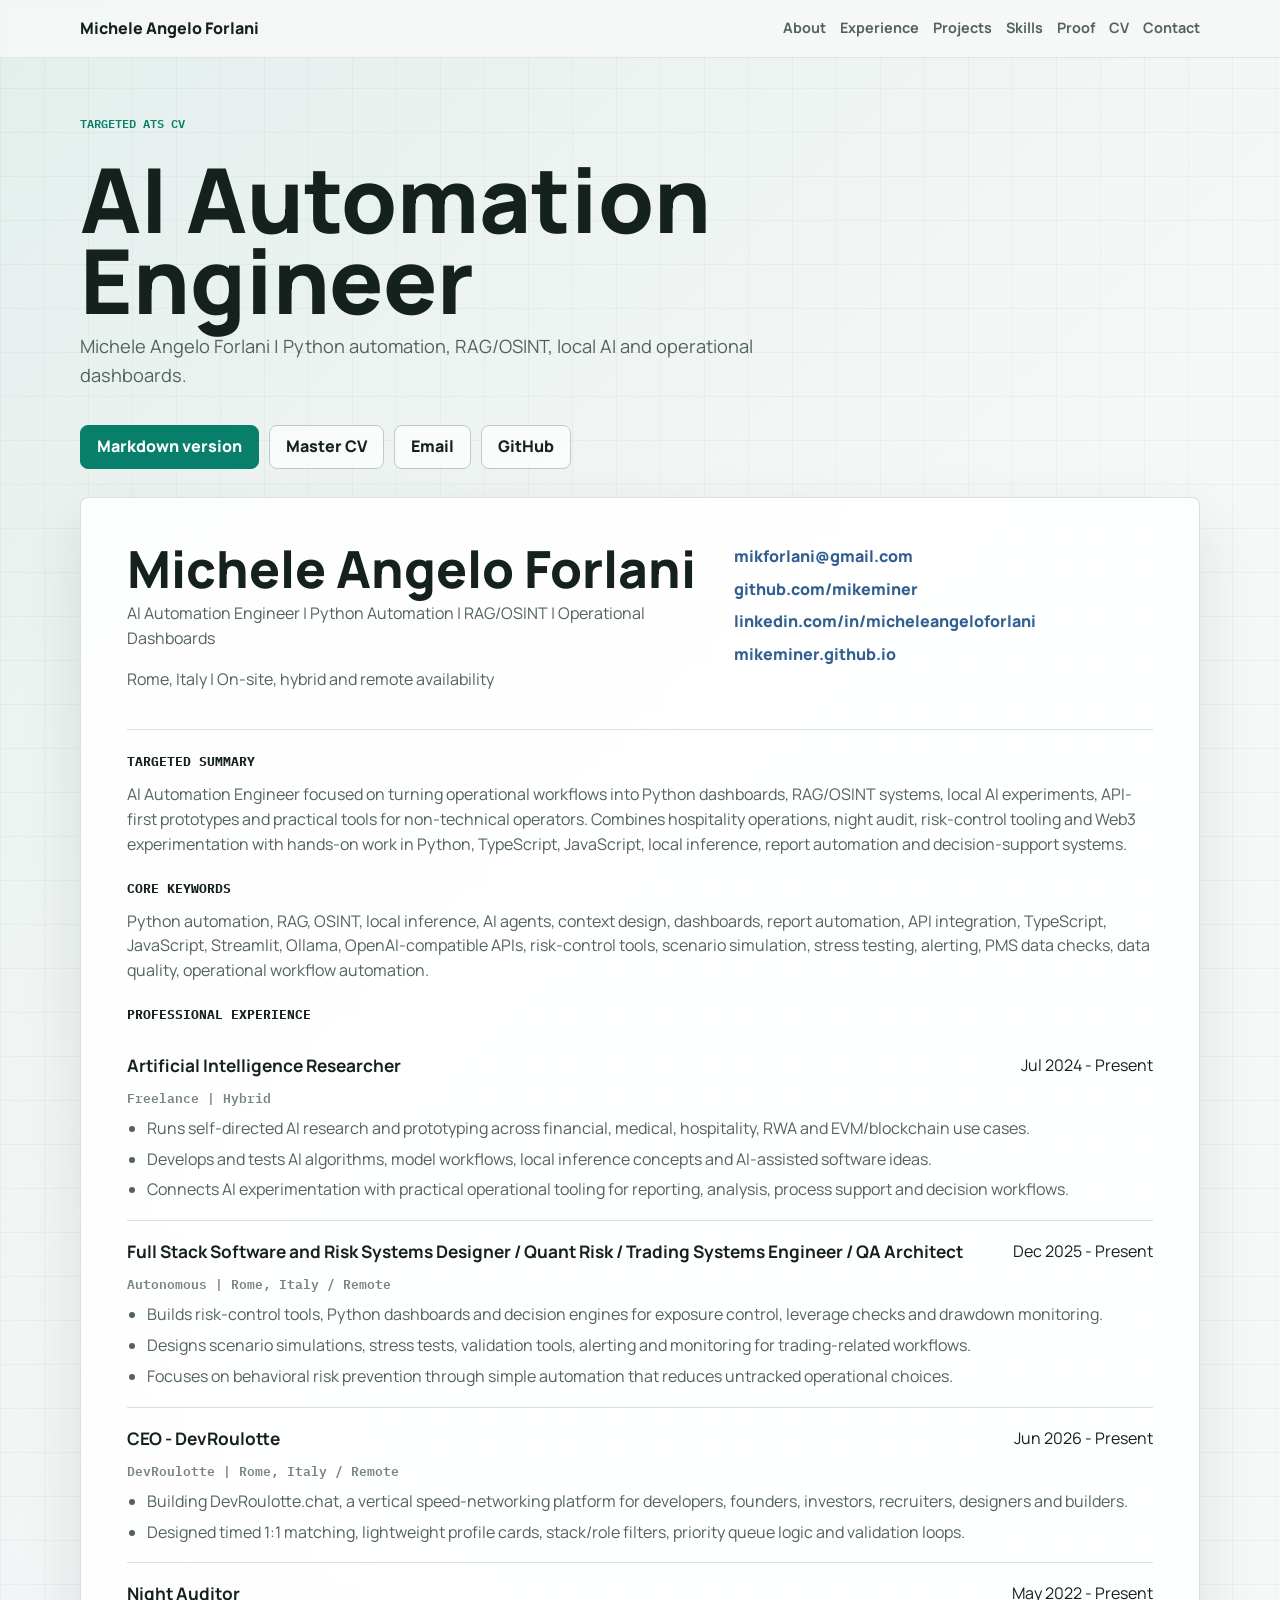
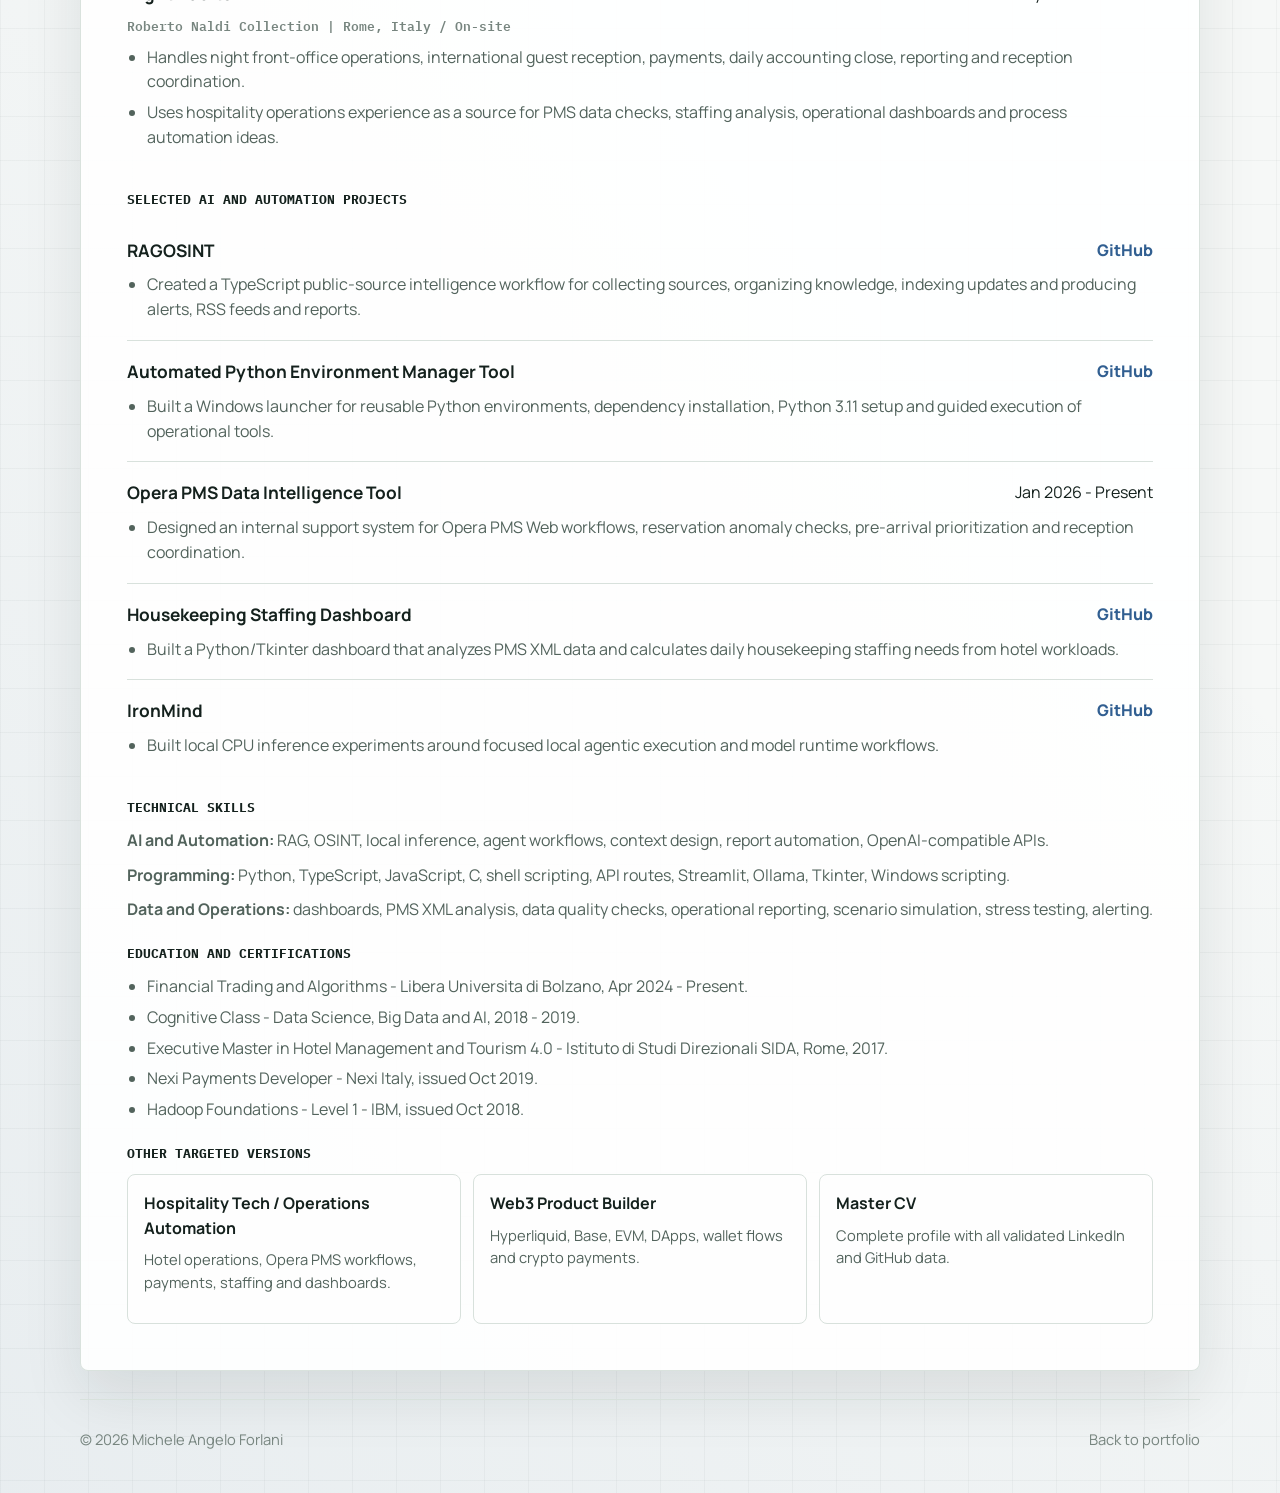
==== cv-ai-automation-engineer.html @ 8a2e0686 "Add targeted CV versions and email contact" ====
<!doctype html>
<html lang="en">
  <head>
    <meta charset="utf-8" />
    <meta name="viewport" content="width=device-width, initial-scale=1" />
    <meta name="author" content="Michele Angelo Forlani" />
    <meta name="robots" content="index, follow, max-image-preview:large" />
    <link rel="canonical" href="https://mikeminer.github.io/cv-ai-automation-engineer.html" />
    <title>Michele Angelo Forlani | AI Automation Engineer CV</title>
    <meta
      name="description"
      content="Targeted AI Automation Engineer CV for Michele Angelo Forlani: Python automation, RAG/OSINT, local AI, dashboards, APIs, agent workflows and operational tooling."
    />
    <meta property="og:site_name" content="Michele Angelo Forlani Portfolio" />
    <meta property="og:type" content="profile" />
    <meta property="og:url" content="https://mikeminer.github.io/cv-ai-automation-engineer.html" />
    <meta property="og:title" content="Michele Angelo Forlani | AI Automation Engineer CV" />
    <meta
      property="og:description"
      content="Python automation, RAG/OSINT, local inference, dashboards, AI-assisted workflow automation and operational tooling."
    />
    <meta property="og:image" content="https://github.com/mikeminer.png?size=640" />
    <meta name="twitter:card" content="summary_large_image" />
    <meta name="theme-color" content="#f6f8f7" />
    <link rel="icon" href="https://github.com/mikeminer.png?size=64" />
    <link rel="preconnect" href="https://fonts.googleapis.com" />
    <link rel="preconnect" href="https://fonts.gstatic.com" crossorigin />
    <link
      href="https://fonts.googleapis.com/css2?family=IBM+Plex+Mono:wght@400;500;600&family=Manrope:wght@400;500;600;700;800&display=swap"
      rel="stylesheet"
    />
    <link rel="stylesheet" href="styles.css" />
    <script type="application/ld+json">
      {
        "@context": "https://schema.org",
        "@type": "ProfilePage",
        "mainEntity": {
          "@type": "Person",
          "@id": "https://mikeminer.github.io/#michele-angelo-forlani",
          "name": "Michele Angelo Forlani",
          "alternateName": ["mikeminer", "Michele Forlani"],
          "url": "https://mikeminer.github.io/cv-ai-automation-engineer.html",
          "image": "https://github.com/mikeminer.png?size=640",
          "email": "mailto:mikforlani@gmail.com",
          "jobTitle": "AI Automation Engineer",
          "homeLocation": {
            "@type": "Place",
            "name": "Rome, Italy"
          },
          "description": "AI Automation Engineer focused on Python automation, RAG/OSINT systems, local AI experiments, operational dashboards, API-first prototypes and AI-assisted workflow automation.",
          "knowsAbout": [
            "Python automation",
            "RAG and OSINT",
            "Local inference",
            "AI agents",
            "Operational dashboards",
            "Report automation",
            "API integration",
            "TypeScript",
            "JavaScript",
            "Risk-control tools",
            "PMS data checks"
          ],
          "sameAs": [
            "https://github.com/mikeminer",
            "https://www.linkedin.com/in/micheleangeloforlani/",
            "https://micheleforlani.it/",
            "https://shipordie.club/AnonimoCommando",
            "https://talent.app/mikeminer/activity",
            "https://www.base.org/name/pappardelle",
            "https://devfolio.co/@pappardelle",
            "https://www.credly.com/users/2c83d602-7e9e-45c8-86b5-c91a70cfcbf0/badges/credly"
          ]
        }
      }
    </script>
  </head>
  <body>
    <header class="site-header">
      <a class="brand" href="index.html#top">Michele Angelo Forlani</a>
      <nav class="site-nav" aria-label="Primary navigation">
        <a href="index.html#about">About</a>
        <a href="index.html#experience">Experience</a>
        <a href="index.html#projects">Projects</a>
        <a href="index.html#skills">Skills</a>
        <a href="index.html#proof">Proof</a>
        <a href="cv.html" aria-current="page">CV</a>
        <a href="index.html#contact">Contact</a>
      </nav>
    </header>

    <main class="cv-main">
      <section class="cv-hero" aria-labelledby="cv-title">
        <p class="eyebrow">Targeted ATS CV</p>
        <h1 id="cv-title">AI Automation Engineer</h1>
        <p class="lead">Michele Angelo Forlani | Python automation, RAG/OSINT, local AI and operational dashboards.</p>
        <div class="actions" aria-label="CV actions">
          <a class="button primary" href="cv-ai-automation-engineer.md">Markdown version</a>
          <a class="button secondary" href="cv.html">Master CV</a>
          <a class="button secondary" href="mailto:mikforlani@gmail.com?subject=AI%20Automation%20Engineer%20CV">Email</a>
          <a class="button secondary" href="https://github.com/mikeminer" target="_blank" rel="noreferrer">GitHub</a>
        </div>
      </section>

      <article class="cv-document" aria-label="AI Automation Engineer curriculum vitae">
        <header class="cv-header">
          <div>
            <h2>Michele Angelo Forlani</h2>
            <p>AI Automation Engineer | Python Automation | RAG/OSINT | Operational Dashboards</p>
            <p>Rome, Italy | On-site, hybrid and remote availability</p>
          </div>
          <div class="profile-links" aria-label="Profile links">
            <a href="mailto:mikforlani@gmail.com?subject=AI%20Automation%20Engineer%20CV">mikforlani@gmail.com</a>
            <a href="https://github.com/mikeminer" target="_blank" rel="noreferrer">github.com/mikeminer</a>
            <a href="https://www.linkedin.com/in/micheleangeloforlani/" target="_blank" rel="noreferrer">linkedin.com/in/micheleangeloforlani</a>
            <a href="https://mikeminer.github.io/">mikeminer.github.io</a>
          </div>
        </header>

        <section class="cv-section" aria-labelledby="summary-title">
          <h3 id="summary-title">Targeted Summary</h3>
          <p>
            AI Automation Engineer focused on turning operational workflows into Python dashboards, RAG/OSINT
            systems, local AI experiments, API-first prototypes and practical tools for non-technical operators.
            Combines hospitality operations, night audit, risk-control tooling and Web3 experimentation with
            hands-on work in Python, TypeScript, JavaScript, local inference, report automation and decision-support systems.
          </p>
        </section>

        <section class="cv-section" aria-labelledby="keywords-title">
          <h3 id="keywords-title">Core Keywords</h3>
          <p>
            Python automation, RAG, OSINT, local inference, AI agents, context design, dashboards, report
            automation, API integration, TypeScript, JavaScript, Streamlit, Ollama, OpenAI-compatible APIs,
            risk-control tools, scenario simulation, stress testing, alerting, PMS data checks, data quality,
            operational workflow automation.
          </p>
        </section>

        <section class="cv-section" aria-labelledby="experience-title">
          <h3 id="experience-title">Professional Experience</h3>

          <div class="cv-item">
            <div class="cv-item-head">
              <h4>Artificial Intelligence Researcher</h4>
              <span>Jul 2024 - Present</span>
            </div>
            <p class="cv-meta">Freelance | Hybrid</p>
            <ul>
              <li>Runs self-directed AI research and prototyping across financial, medical, hospitality, RWA and EVM/blockchain use cases.</li>
              <li>Develops and tests AI algorithms, model workflows, local inference concepts and AI-assisted software ideas.</li>
              <li>Connects AI experimentation with practical operational tooling for reporting, analysis, process support and decision workflows.</li>
            </ul>
          </div>

          <div class="cv-item">
            <div class="cv-item-head">
              <h4>Full Stack Software and Risk Systems Designer / Quant Risk / Trading Systems Engineer / QA Architect</h4>
              <span>Dec 2025 - Present</span>
            </div>
            <p class="cv-meta">Autonomous | Rome, Italy / Remote</p>
            <ul>
              <li>Builds risk-control tools, Python dashboards and decision engines for exposure control, leverage checks and drawdown monitoring.</li>
              <li>Designs scenario simulations, stress tests, validation tools, alerting and monitoring for trading-related workflows.</li>
              <li>Focuses on behavioral risk prevention through simple automation that reduces untracked operational choices.</li>
            </ul>
          </div>

          <div class="cv-item">
            <div class="cv-item-head">
              <h4>CEO - DevRoulotte</h4>
              <span>Jun 2026 - Present</span>
            </div>
            <p class="cv-meta">DevRoulotte | Rome, Italy / Remote</p>
            <ul>
              <li>Building DevRoulotte.chat, a vertical speed-networking platform for developers, founders, investors, recruiters, designers and builders.</li>
              <li>Designed timed 1:1 matching, lightweight profile cards, stack/role filters, priority queue logic and validation loops.</li>
            </ul>
          </div>

          <div class="cv-item">
            <div class="cv-item-head">
              <h4>Night Auditor</h4>
              <span>May 2022 - Present</span>
            </div>
            <p class="cv-meta">Roberto Naldi Collection | Rome, Italy / On-site</p>
            <ul>
              <li>Handles night front-office operations, international guest reception, payments, daily accounting close, reporting and reception coordination.</li>
              <li>Uses hospitality operations experience as a source for PMS data checks, staffing analysis, operational dashboards and process automation ideas.</li>
            </ul>
          </div>
        </section>

        <section class="cv-section" aria-labelledby="projects-title">
          <h3 id="projects-title">Selected AI and Automation Projects</h3>

          <div class="cv-item">
            <div class="cv-item-head">
              <h4>RAGOSINT</h4>
              <a href="https://github.com/mikeminer/RAGOSINT" target="_blank" rel="noreferrer">GitHub</a>
            </div>
            <ul>
              <li>Created a TypeScript public-source intelligence workflow for collecting sources, organizing knowledge, indexing updates and producing alerts, RSS feeds and reports.</li>
            </ul>
          </div>

          <div class="cv-item">
            <div class="cv-item-head">
              <h4>Automated Python Environment Manager Tool</h4>
              <a href="https://github.com/mikeminer/Python-Launcher-PRO" target="_blank" rel="noreferrer">GitHub</a>
            </div>
            <ul>
              <li>Built a Windows launcher for reusable Python environments, dependency installation, Python 3.11 setup and guided execution of operational tools.</li>
            </ul>
          </div>

          <div class="cv-item">
            <div class="cv-item-head">
              <h4>Opera PMS Data Intelligence Tool</h4>
              <span>Jan 2026 - Present</span>
            </div>
            <ul>
              <li>Designed an internal support system for Opera PMS Web workflows, reservation anomaly checks, pre-arrival prioritization and reception coordination.</li>
            </ul>
          </div>

          <div class="cv-item">
            <div class="cv-item-head">
              <h4>Housekeeping Staffing Dashboard</h4>
              <a href="https://github.com/mikeminer/Housekeeping-Staffing-Dashboard-Python-" target="_blank" rel="noreferrer">GitHub</a>
            </div>
            <ul>
              <li>Built a Python/Tkinter dashboard that analyzes PMS XML data and calculates daily housekeeping staffing needs from hotel workloads.</li>
            </ul>
          </div>

          <div class="cv-item">
            <div class="cv-item-head">
              <h4>IronMind</h4>
              <a href="https://github.com/mikeminer/IronMind" target="_blank" rel="noreferrer">GitHub</a>
            </div>
            <ul>
              <li>Built local CPU inference experiments around focused local agentic execution and model runtime workflows.</li>
            </ul>
          </div>
        </section>

        <section class="cv-section" aria-labelledby="skills-title">
          <h3 id="skills-title">Technical Skills</h3>
          <div class="keyword-list">
            <p><strong>AI and Automation:</strong> RAG, OSINT, local inference, agent workflows, context design, report automation, OpenAI-compatible APIs.</p>
            <p><strong>Programming:</strong> Python, TypeScript, JavaScript, C, shell scripting, API routes, Streamlit, Ollama, Tkinter, Windows scripting.</p>
            <p><strong>Data and Operations:</strong> dashboards, PMS XML analysis, data quality checks, operational reporting, scenario simulation, stress testing, alerting.</p>
          </div>
        </section>

        <section class="cv-section" aria-labelledby="education-title">
          <h3 id="education-title">Education and Certifications</h3>
          <ul class="cv-list">
            <li>Financial Trading and Algorithms - Libera Universita di Bolzano, Apr 2024 - Present.</li>
            <li>Cognitive Class - Data Science, Big Data and AI, 2018 - 2019.</li>
            <li>Executive Master in Hotel Management and Tourism 4.0 - Istituto di Studi Direzionali SIDA, Rome, 2017.</li>
            <li>Nexi Payments Developer - Nexi Italy, issued Oct 2019.</li>
            <li>Hadoop Foundations - Level 1 - IBM, issued Oct 2018.</li>
          </ul>
        </section>

        <section class="cv-section" aria-labelledby="versions-title">
          <h3 id="versions-title">Other Targeted Versions</h3>
          <div class="cv-version-grid">
            <a class="cv-version-card" href="cv-hospitality-tech-operations-automation.html">
              <strong>Hospitality Tech / Operations Automation</strong>
              <span>Hotel operations, Opera PMS workflows, payments, staffing and dashboards.</span>
            </a>
            <a class="cv-version-card" href="cv-web3-product-builder.html">
              <strong>Web3 Product Builder</strong>
              <span>Hyperliquid, Base, EVM, DApps, wallet flows and crypto payments.</span>
            </a>
            <a class="cv-version-card" href="cv.html">
              <strong>Master CV</strong>
              <span>Complete profile with all validated LinkedIn and GitHub data.</span>
            </a>
          </div>
        </section>
      </article>
    </main>

    <footer class="site-footer">
      <p>&copy; 2026 Michele Angelo Forlani</p>
      <a href="index.html#top">Back to portfolio</a>
    </footer>
  </body>
</html>
---- styles.css ----
:root {
  color-scheme: light;
  --bg: #f6f8f7;
  --surface: #ffffff;
  --elevated: #edf2ef;
  --line: #d8e1dc;
  --line-strong: #bccbc4;
  --ink: #14211d;
  --muted: #52635c;
  --soft: #77857f;
  --accent: #087f6b;
  --accent-2: #315f91;
  --accent-3: #d7654f;
  --shadow: 0 24px 60px rgba(20, 33, 29, 0.1);
  --radius: 8px;
  --content: min(1120px, calc(100vw - 32px));
}

* {
  box-sizing: border-box;
}

html {
  scroll-behavior: smooth;
}

body {
  margin: 0;
  min-width: 320px;
  background:
    linear-gradient(135deg, rgba(8, 127, 107, 0.08), transparent 36%),
    linear-gradient(45deg, rgba(49, 95, 145, 0.07), transparent 48%),
    linear-gradient(rgba(20, 33, 29, 0.035) 1px, transparent 1px),
    linear-gradient(90deg, rgba(20, 33, 29, 0.035) 1px, transparent 1px),
    var(--bg);
  background-size: auto, auto, 44px 44px, 44px 44px, auto;
  color: var(--ink);
  font-family: Manrope, system-ui, -apple-system, BlinkMacSystemFont, "Segoe UI", sans-serif;
  line-height: 1.55;
}

img {
  display: block;
  max-width: 100%;
}

a {
  color: inherit;
  text-decoration: none;
}

.site-header {
  position: sticky;
  top: 0;
  z-index: 10;
  display: flex;
  width: 100%;
  align-items: center;
  justify-content: space-between;
  gap: 18px;
  padding: 16px max(16px, calc((100vw - 1120px) / 2));
  border-bottom: 1px solid rgba(216, 225, 220, 0.78);
  background: rgba(246, 248, 247, 0.86);
  backdrop-filter: blur(18px) saturate(1.2);
  -webkit-backdrop-filter: blur(18px) saturate(1.2);
}

.brand {
  font-weight: 800;
}

.site-nav {
  display: flex;
  flex-wrap: wrap;
  justify-content: flex-end;
  gap: 14px;
  color: var(--muted);
  font-size: 0.9rem;
  font-weight: 700;
}

.site-nav a:hover,
.site-footer a:hover,
.proof-list a:hover,
.project-card a:hover {
  color: var(--accent);
}

.hero {
  display: grid;
  width: var(--content);
  grid-template-columns: minmax(0, 1fr) minmax(300px, 390px);
  gap: 42px;
  align-items: center;
  margin: 0 auto;
  padding: 86px 0 58px;
}

.eyebrow {
  margin: 0 0 14px;
  color: var(--accent);
  font-family: "IBM Plex Mono", ui-monospace, SFMono-Regular, Consolas, monospace;
  font-size: 0.78rem;
  font-weight: 600;
  letter-spacing: 0;
  text-transform: uppercase;
}

h1,
h2,
h3,
p {
  margin-top: 0;
}

h1 {
  max-width: 760px;
  margin-bottom: 20px;
  font-size: clamp(3.6rem, 8vw, 7.4rem);
  font-weight: 800;
  line-height: 0.9;
  letter-spacing: 0;
}

h2 {
  margin-bottom: 0;
  font-size: clamp(2.2rem, 5vw, 4.2rem);
  font-weight: 800;
  line-height: 0.96;
  letter-spacing: 0;
}

h3 {
  margin-bottom: 8px;
  font-size: 1.08rem;
  font-weight: 800;
  line-height: 1.18;
}

.lead {
  max-width: 720px;
  margin-bottom: 24px;
  color: var(--muted);
  font-size: 1.14rem;
}

.hero-points {
  display: flex;
  flex-wrap: wrap;
  gap: 8px;
  margin-bottom: 26px;
}

.hero-points span,
.project-card span,
.timeline span {
  display: inline-flex;
  width: fit-content;
  border: 1px solid rgba(8, 127, 107, 0.22);
  border-radius: 999px;
  background: rgba(8, 127, 107, 0.08);
  color: var(--accent);
  padding: 7px 10px;
  font-family: "IBM Plex Mono", ui-monospace, SFMono-Regular, Consolas, monospace;
  font-size: 0.78rem;
  font-weight: 600;
}

.actions {
  display: flex;
  flex-wrap: wrap;
  gap: 10px;
}

.button {
  display: inline-flex;
  min-height: 44px;
  align-items: center;
  justify-content: center;
  border: 1px solid var(--line-strong);
  border-radius: var(--radius);
  padding: 0 16px;
  font-weight: 800;
  transition:
    transform 180ms ease,
    border-color 180ms ease,
    background 180ms ease,
    color 180ms ease;
}

.button:hover {
  transform: translateY(-2px);
}

.button.primary {
  border-color: var(--accent);
  background: var(--accent);
  color: white;
}

.button.secondary {
  background: rgba(255, 255, 255, 0.72);
  color: var(--ink);
}

.profile-card,
.project-card,
.timeline article,
.skill-grid article,
.contact {
  border: 1px solid rgba(216, 225, 220, 0.92);
  border-radius: var(--radius);
  background: rgba(255, 255, 255, 0.82);
  box-shadow: var(--shadow);
}

.profile-card {
  display: grid;
  gap: 18px;
  padding: 18px;
}

.profile-card img {
  width: 100%;
  aspect-ratio: 1;
  border: 1px solid var(--line);
  border-radius: var(--radius);
  object-fit: cover;
}

.profile-card p {
  margin-bottom: 0;
  color: var(--muted);
}

.profile-card h2 {
  margin-bottom: 10px;
  font-size: 1.36rem;
  line-height: 1.12;
}

.profile-kicker {
  margin-bottom: 8px !important;
  color: var(--accent) !important;
  font-family: "IBM Plex Mono", ui-monospace, SFMono-Regular, Consolas, monospace;
  font-size: 0.84rem;
  font-weight: 600;
}

.section {
  width: var(--content);
  margin: 0 auto;
  padding: 54px 0;
  border-top: 1px solid var(--line);
}

.section-heading {
  display: grid;
  grid-template-columns: minmax(0, 0.8fr) minmax(280px, 1fr);
  gap: 28px;
  align-items: end;
  margin-bottom: 26px;
}

.section-heading .eyebrow {
  grid-column: 1 / -1;
  margin-bottom: -12px;
}

.narrative {
  display: grid;
  gap: 1px;
  overflow: hidden;
  border: 1px solid var(--line);
  border-radius: var(--radius);
  background: var(--line);
}

.narrative p {
  margin: 0;
  background: rgba(255, 255, 255, 0.76);
  padding: 22px;
  color: var(--muted);
  font-size: 1.05rem;
}

.split {
  display: grid;
  grid-template-columns: minmax(260px, 0.44fr) minmax(0, 1fr);
  gap: 36px;
  align-items: start;
}

.split .section-heading {
  display: block;
  margin-bottom: 0;
}

.split .section-heading .eyebrow {
  margin-bottom: 14px;
}

.timeline,
.skill-grid,
.project-grid {
  display: grid;
  gap: 12px;
}

.timeline article,
.skill-grid article,
.project-card {
  padding: 18px;
}

.timeline p,
.skill-grid p,
.project-card p,
.contact p {
  margin-bottom: 0;
  color: var(--muted);
}

.project-grid {
  grid-template-columns: repeat(3, minmax(0, 1fr));
}

.project-card {
  display: grid;
  min-height: 250px;
  grid-template-rows: auto auto 1fr auto;
  gap: 12px;
}

.project-card a {
  width: fit-content;
  border-bottom: 2px solid var(--accent-3);
  color: var(--ink);
  font-weight: 800;
}

.skill-grid {
  grid-template-columns: repeat(2, minmax(0, 1fr));
}

.proof-list {
  display: flex;
  flex-wrap: wrap;
  gap: 10px;
}

.proof-list a {
  display: inline-flex;
  min-height: 42px;
  align-items: center;
  border: 1px solid var(--line);
  border-radius: var(--radius);
  background: rgba(255, 255, 255, 0.72);
  padding: 0 14px;
  color: var(--muted);
  font-weight: 800;
}

.contact {
  display: grid;
  grid-template-columns: minmax(0, 1fr) auto;
  gap: 24px;
  align-items: center;
  margin-bottom: 36px;
  padding: 28px;
  border-color: rgba(8, 127, 107, 0.24);
  background:
    linear-gradient(135deg, rgba(8, 127, 107, 0.12), transparent 42%),
    rgba(255, 255, 255, 0.9);
}

.contact h2 {
  margin-bottom: 14px;
}

.site-footer {
  display: flex;
  width: var(--content);
  align-items: center;
  justify-content: space-between;
  gap: 16px;
  margin: 0 auto;
  padding: 28px 0 42px;
  border-top: 1px solid var(--line);
  color: var(--soft);
  font-size: 0.92rem;
}

.site-footer p {
  margin: 0;
}

.cv-main {
  width: var(--content);
  margin: 0 auto;
  padding: 56px 0 28px;
}

.cv-hero {
  display: grid;
  gap: 12px;
  margin-bottom: 28px;
}

.cv-hero h1 {
  margin-bottom: 0;
  font-size: clamp(3rem, 7vw, 6.2rem);
}

.cv-document {
  border: 1px solid rgba(216, 225, 220, 0.96);
  border-radius: var(--radius);
  background: rgba(255, 255, 255, 0.9);
  box-shadow: var(--shadow);
  padding: clamp(22px, 4vw, 46px);
}

.cv-header {
  display: grid;
  grid-template-columns: minmax(0, 1fr) minmax(260px, 0.72fr);
  gap: 24px;
  padding-bottom: 22px;
  border-bottom: 1px solid var(--line);
}

.cv-header h2 {
  margin-bottom: 8px;
  font-size: clamp(2rem, 4vw, 3.4rem);
}

.cv-header p,
.cv-section p,
.cv-item li {
  color: var(--muted);
}

.profile-links {
  display: grid;
  gap: 8px;
  align-content: start;
  word-break: break-word;
}

.profile-links a {
  color: var(--accent-2);
  font-weight: 800;
}

.profile-links a:hover {
  color: var(--accent);
}

.profile-links.compact {
  grid-template-columns: repeat(2, minmax(0, 1fr));
}

.cv-section {
  padding: 24px 0 0;
}

.cv-section h3 {
  margin-bottom: 12px;
  color: var(--ink);
  font-family: "IBM Plex Mono", ui-monospace, SFMono-Regular, Consolas, monospace;
  font-size: 0.84rem;
  letter-spacing: 0;
  text-transform: uppercase;
}

.keyword-list {
  display: grid;
  gap: 10px;
}

.cv-version-grid {
  display: grid;
  grid-template-columns: repeat(3, minmax(0, 1fr));
  gap: 12px;
}

.cv-version-card {
  display: grid;
  gap: 8px;
  min-height: 150px;
  align-content: start;
  border: 1px solid var(--line);
  border-radius: var(--radius);
  background: rgba(255, 255, 255, 0.74);
  padding: 16px;
  transition:
    border-color 180ms ease,
    transform 180ms ease,
    background 180ms ease;
}

.cv-version-card:hover {
  border-color: rgba(8, 127, 107, 0.34);
  background: rgba(255, 255, 255, 0.96);
  transform: translateY(-2px);
}

.cv-version-card strong {
  color: var(--ink);
  font-size: 1rem;
}

.cv-version-card span {
  color: var(--muted);
  font-size: 0.92rem;
}

.keyword-list p,
.cv-section > p {
  margin-bottom: 0;
}

.cv-item {
  display: grid;
  gap: 8px;
  padding: 18px 0;
  border-top: 1px solid var(--line);
}

.cv-item:first-of-type {
  border-top: 0;
}

.cv-item-head {
  display: flex;
  flex-wrap: wrap;
  justify-content: space-between;
  gap: 8px 16px;
}

.cv-item h4 {
  margin: 0;
  font-size: 1.08rem;
}

.cv-item-head a {
  color: var(--accent-2);
  font-weight: 800;
  word-break: break-word;
}

.cv-meta {
  margin: 0;
  color: var(--soft) !important;
  font-family: "IBM Plex Mono", ui-monospace, SFMono-Regular, Consolas, monospace;
  font-size: 0.82rem;
  font-weight: 600;
}

.cv-item ul {
  margin: 0;
  padding-left: 20px;
}

.cv-list {
  margin: 0;
  padding-left: 20px;
  color: var(--muted);
}

.cv-item li + li {
  margin-top: 6px;
}

.cv-list li + li {
  margin-top: 6px;
}

@media (max-width: 900px) {
  .site-header,
  .hero,
  .section-heading,
  .split,
  .contact,
  .cv-header {
    grid-template-columns: 1fr;
  }

  .site-header {
    align-items: flex-start;
    flex-direction: column;
  }

  .site-nav {
    justify-content: flex-start;
  }

  .hero {
    padding-top: 52px;
  }

  .profile-card {
    max-width: 480px;
  }

  .section-heading {
    gap: 12px;
  }

  .section-heading .eyebrow {
    margin-bottom: 0;
  }

  .project-grid,
  .cv-version-grid {
    grid-template-columns: repeat(2, minmax(0, 1fr));
  }

  .profile-links.compact {
    grid-template-columns: 1fr;
  }
}

@media (max-width: 620px) {
  .site-nav {
    gap: 8px;
    font-size: 0.82rem;
  }

  h1 {
    font-size: 3.3rem;
  }

  .profile-card {
    grid-template-columns: 92px minmax(0, 1fr);
    align-items: center;
    max-width: none;
  }

  .profile-card img {
    width: 92px;
    height: 92px;
  }

  .profile-card h2 {
    font-size: 1.05rem;
  }

  .profile-card p:not(.profile-kicker) {
    font-size: 0.9rem;
  }

  .project-grid,
  .cv-version-grid,
  .skill-grid {
    grid-template-columns: 1fr;
  }

  .project-card {
    min-height: 0;
  }

  .site-footer {
    align-items: flex-start;
    flex-direction: column;
  }
}

@media print {
  body {
    background: #fff;
    color: #111;
    font-size: 10.5pt;
  }

  .site-header,
  .cv-hero,
  .site-footer {
    display: none;
  }

  .cv-main {
    width: auto;
    padding: 0;
  }

  .cv-document {
    border: 0;
    box-shadow: none;
    padding: 0;
  }

  .cv-header,
  .cv-item {
    break-inside: avoid;
  }

  .cv-header h2 {
    font-size: 24pt;
  }

  .cv-section {
    padding-top: 14pt;
  }

  .cv-item {
    padding: 10pt 0;
  }

  a {
    color: #111;
    text-decoration: none;
  }
}

@media (prefers-reduced-motion: reduce) {
  html {
    scroll-behavior: auto;
  }

  *,
  *::before,
  *::after {
    transition-duration: 1ms !important;
  }
}
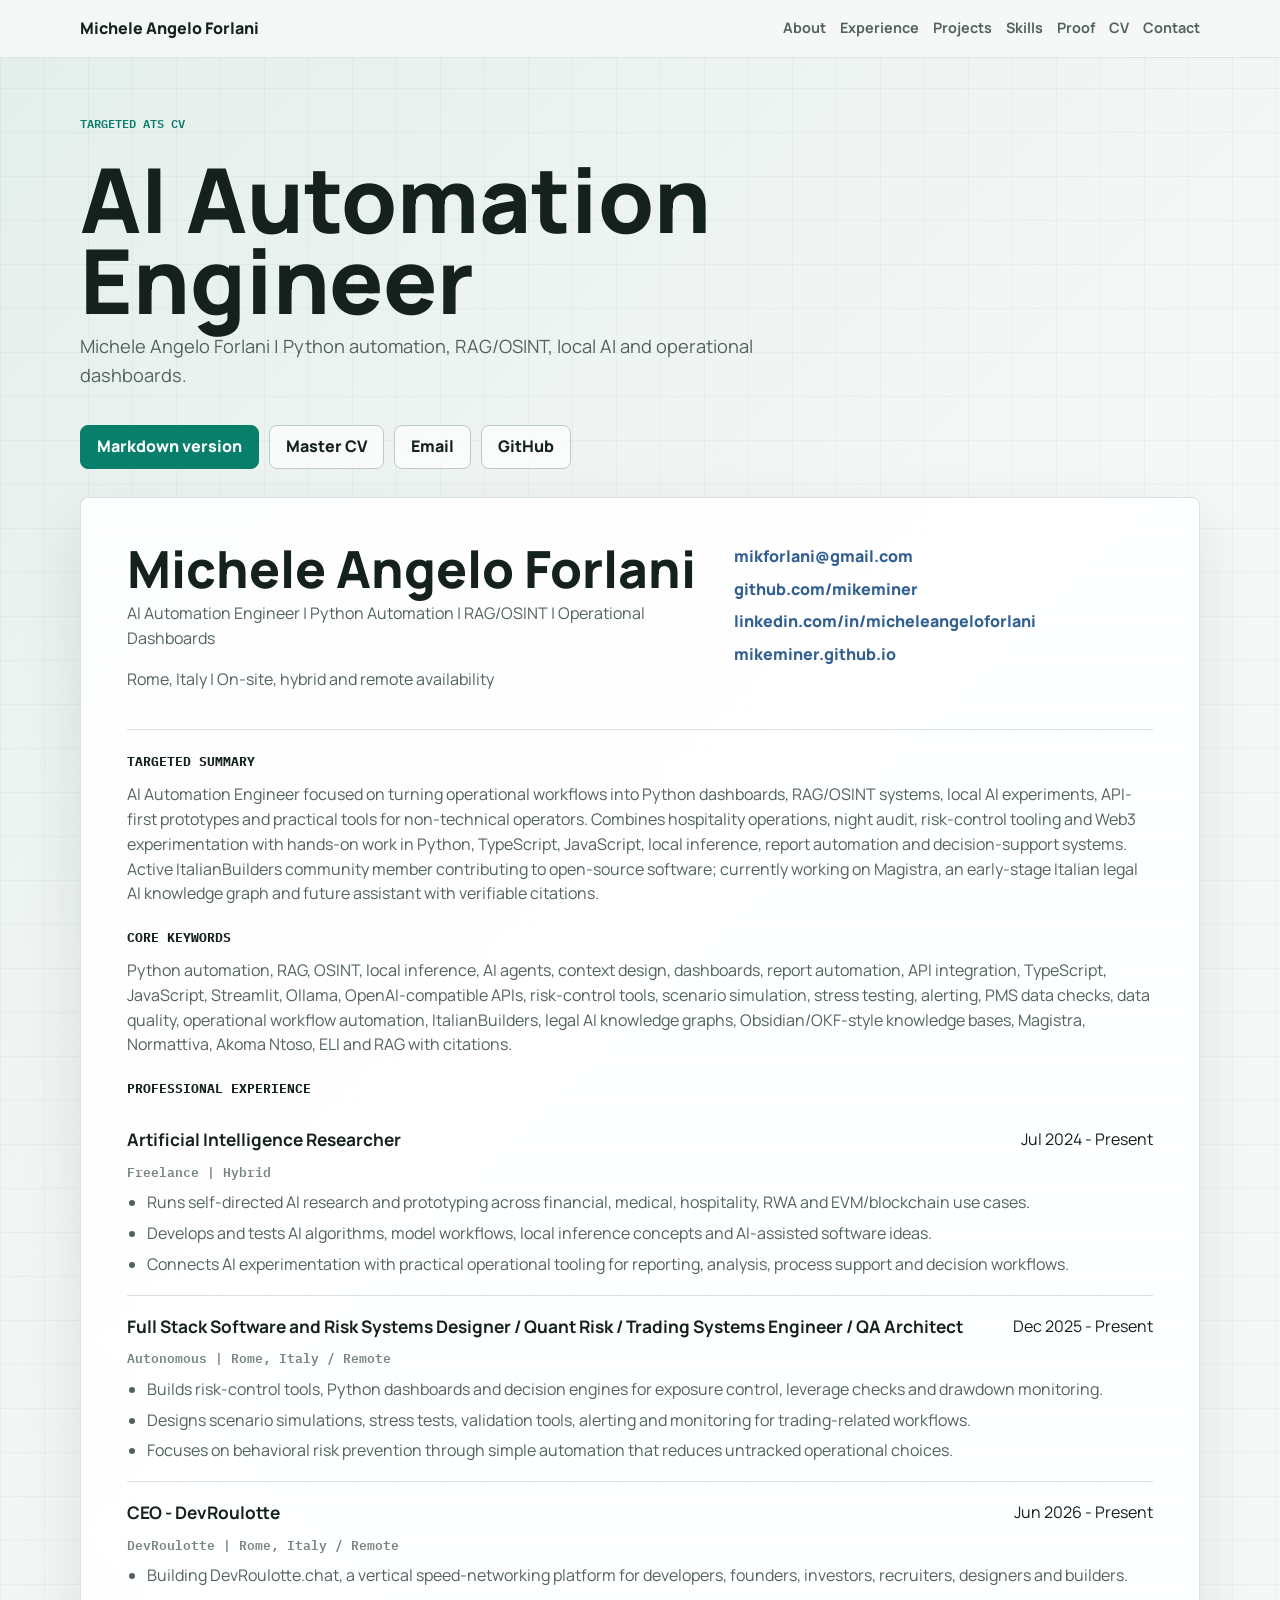
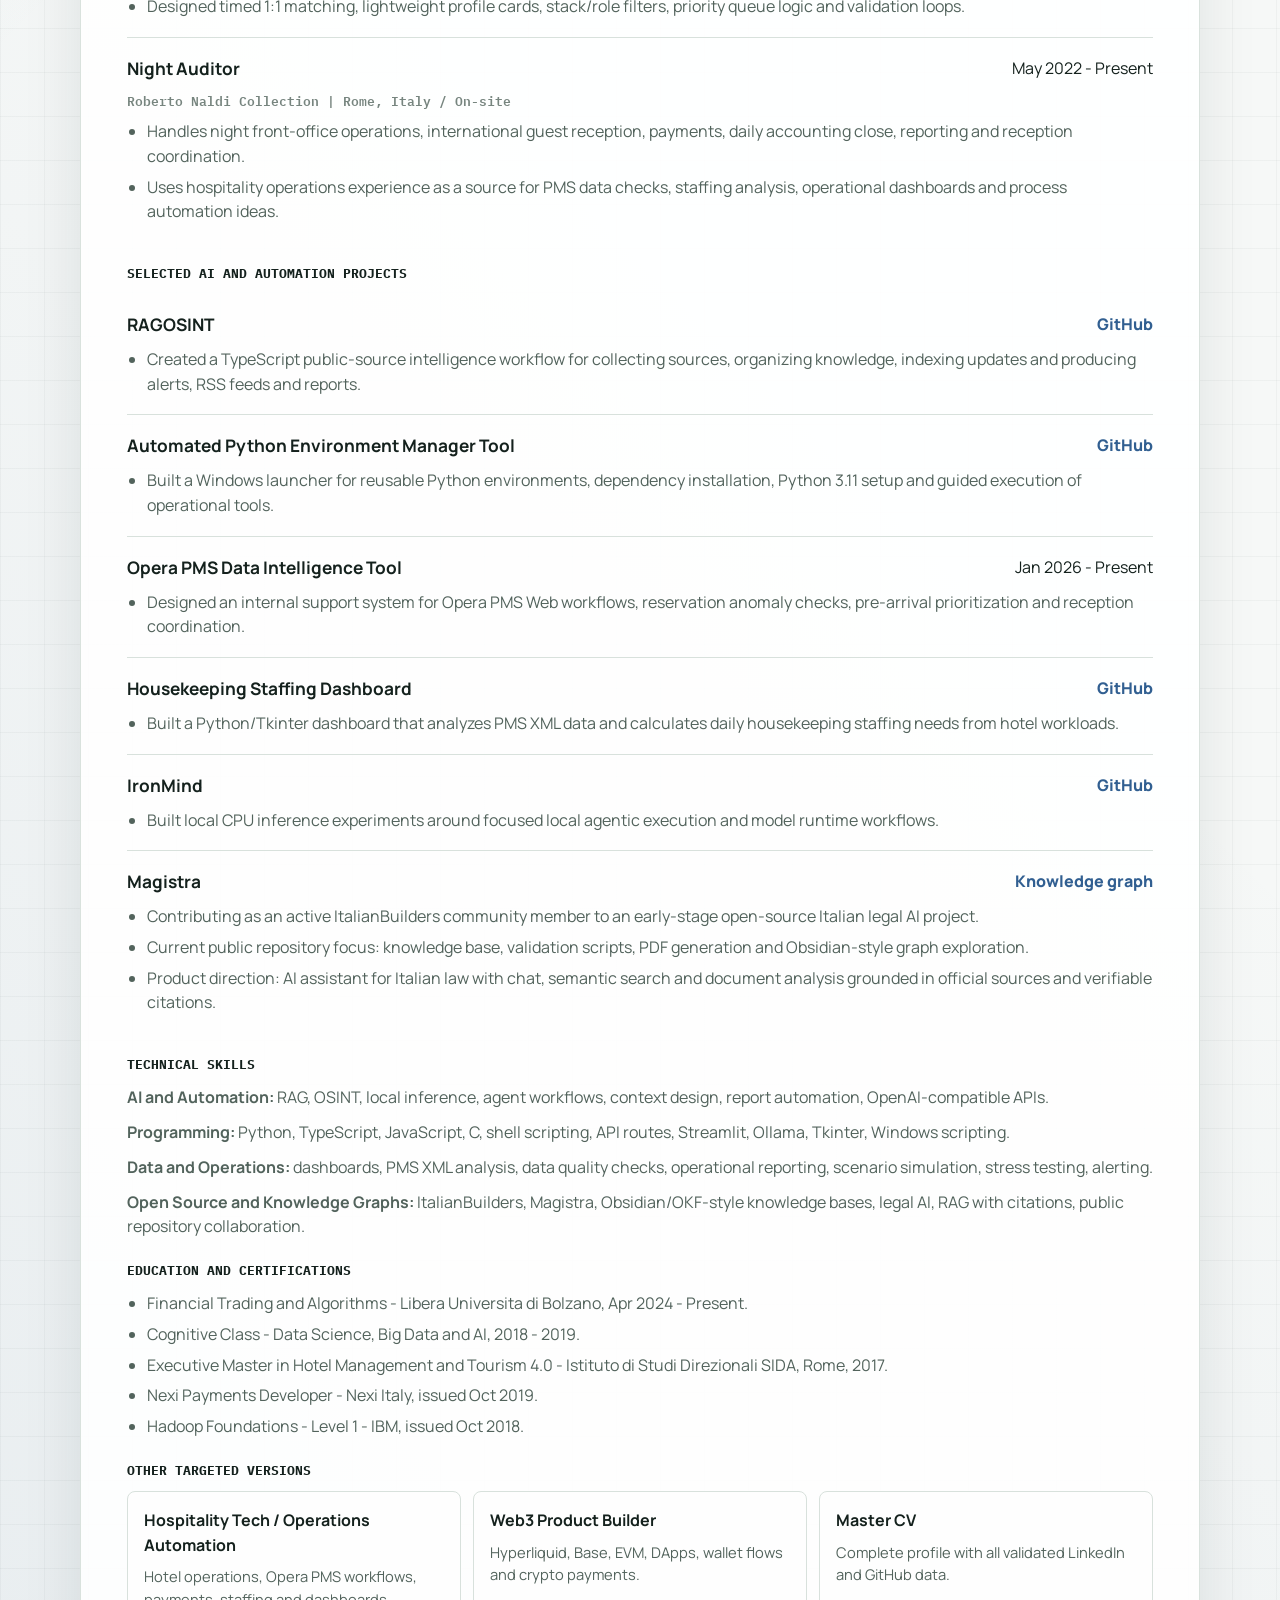
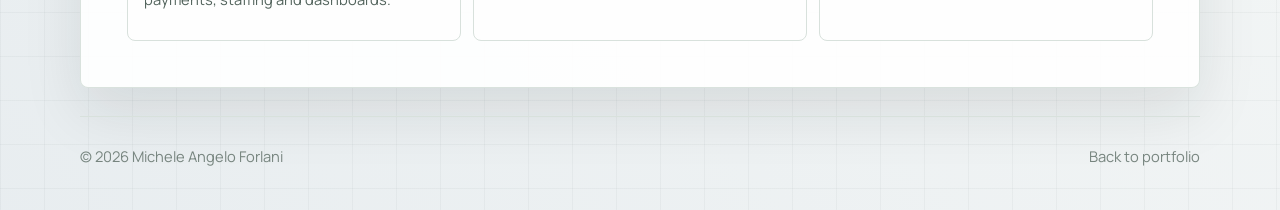
==== commit 9359e753: "Add ItalianBuilders and Magistra profile signals" ====
--- a/cv-ai-automation-engineer.html
+++ b/cv-ai-automation-engineer.html
@@ -58,6 +58,8 @@
             "API integration",
             "TypeScript",
             "JavaScript",
+            "Legal AI knowledge graphs",
+            "Open-source community",
             "Risk-control tools",
             "PMS data checks"
           ],
@@ -67,8 +69,10 @@
             "https://micheleforlani.it/",
             "https://shipordie.club/AnonimoCommando",
             "https://talent.app/mikeminer/activity",
+            "https://italianbuilders.co/builders/mifo",
             "https://www.base.org/name/pappardelle",
             "https://devfolio.co/@pappardelle",
+            "https://magistra-vault-graph.vercel.app/",
             "https://www.credly.com/users/2c83d602-7e9e-45c8-86b5-c91a70cfcbf0/badges/credly"
           ]
         }
@@ -124,6 +128,8 @@
             systems, local AI experiments, API-first prototypes and practical tools for non-technical operators.
             Combines hospitality operations, night audit, risk-control tooling and Web3 experimentation with
             hands-on work in Python, TypeScript, JavaScript, local inference, report automation and decision-support systems.
+            Active ItalianBuilders community member contributing to open-source software; currently working on
+            Magistra, an early-stage Italian legal AI knowledge graph and future assistant with verifiable citations.
           </p>
         </section>
 
@@ -133,7 +139,8 @@
             Python automation, RAG, OSINT, local inference, AI agents, context design, dashboards, report
             automation, API integration, TypeScript, JavaScript, Streamlit, Ollama, OpenAI-compatible APIs,
             risk-control tools, scenario simulation, stress testing, alerting, PMS data checks, data quality,
-            operational workflow automation.
+            operational workflow automation, ItalianBuilders, legal AI knowledge graphs, Obsidian/OKF-style
+            knowledge bases, Magistra, Normattiva, Akoma Ntoso, ELI and RAG with citations.
           </p>
         </section>
 
@@ -241,6 +248,18 @@
             </div>
             <ul>
               <li>Built local CPU inference experiments around focused local agentic execution and model runtime workflows.</li>
+            </ul>
+          </div>
+
+          <div class="cv-item">
+            <div class="cv-item-head">
+              <h4>Magistra</h4>
+              <a href="https://magistra-vault-graph.vercel.app/" target="_blank" rel="noreferrer">Knowledge graph</a>
+            </div>
+            <ul>
+              <li>Contributing as an active ItalianBuilders community member to an early-stage open-source Italian legal AI project.</li>
+              <li>Current public repository focus: knowledge base, validation scripts, PDF generation and Obsidian-style graph exploration.</li>
+              <li>Product direction: AI assistant for Italian law with chat, semantic search and document analysis grounded in official sources and verifiable citations.</li>
             </ul>
           </div>
         </section>
@@ -251,6 +270,7 @@
             <p><strong>AI and Automation:</strong> RAG, OSINT, local inference, agent workflows, context design, report automation, OpenAI-compatible APIs.</p>
             <p><strong>Programming:</strong> Python, TypeScript, JavaScript, C, shell scripting, API routes, Streamlit, Ollama, Tkinter, Windows scripting.</p>
             <p><strong>Data and Operations:</strong> dashboards, PMS XML analysis, data quality checks, operational reporting, scenario simulation, stress testing, alerting.</p>
+            <p><strong>Open Source and Knowledge Graphs:</strong> ItalianBuilders, Magistra, Obsidian/OKF-style knowledge bases, legal AI, RAG with citations, public repository collaboration.</p>
           </div>
         </section>
 
